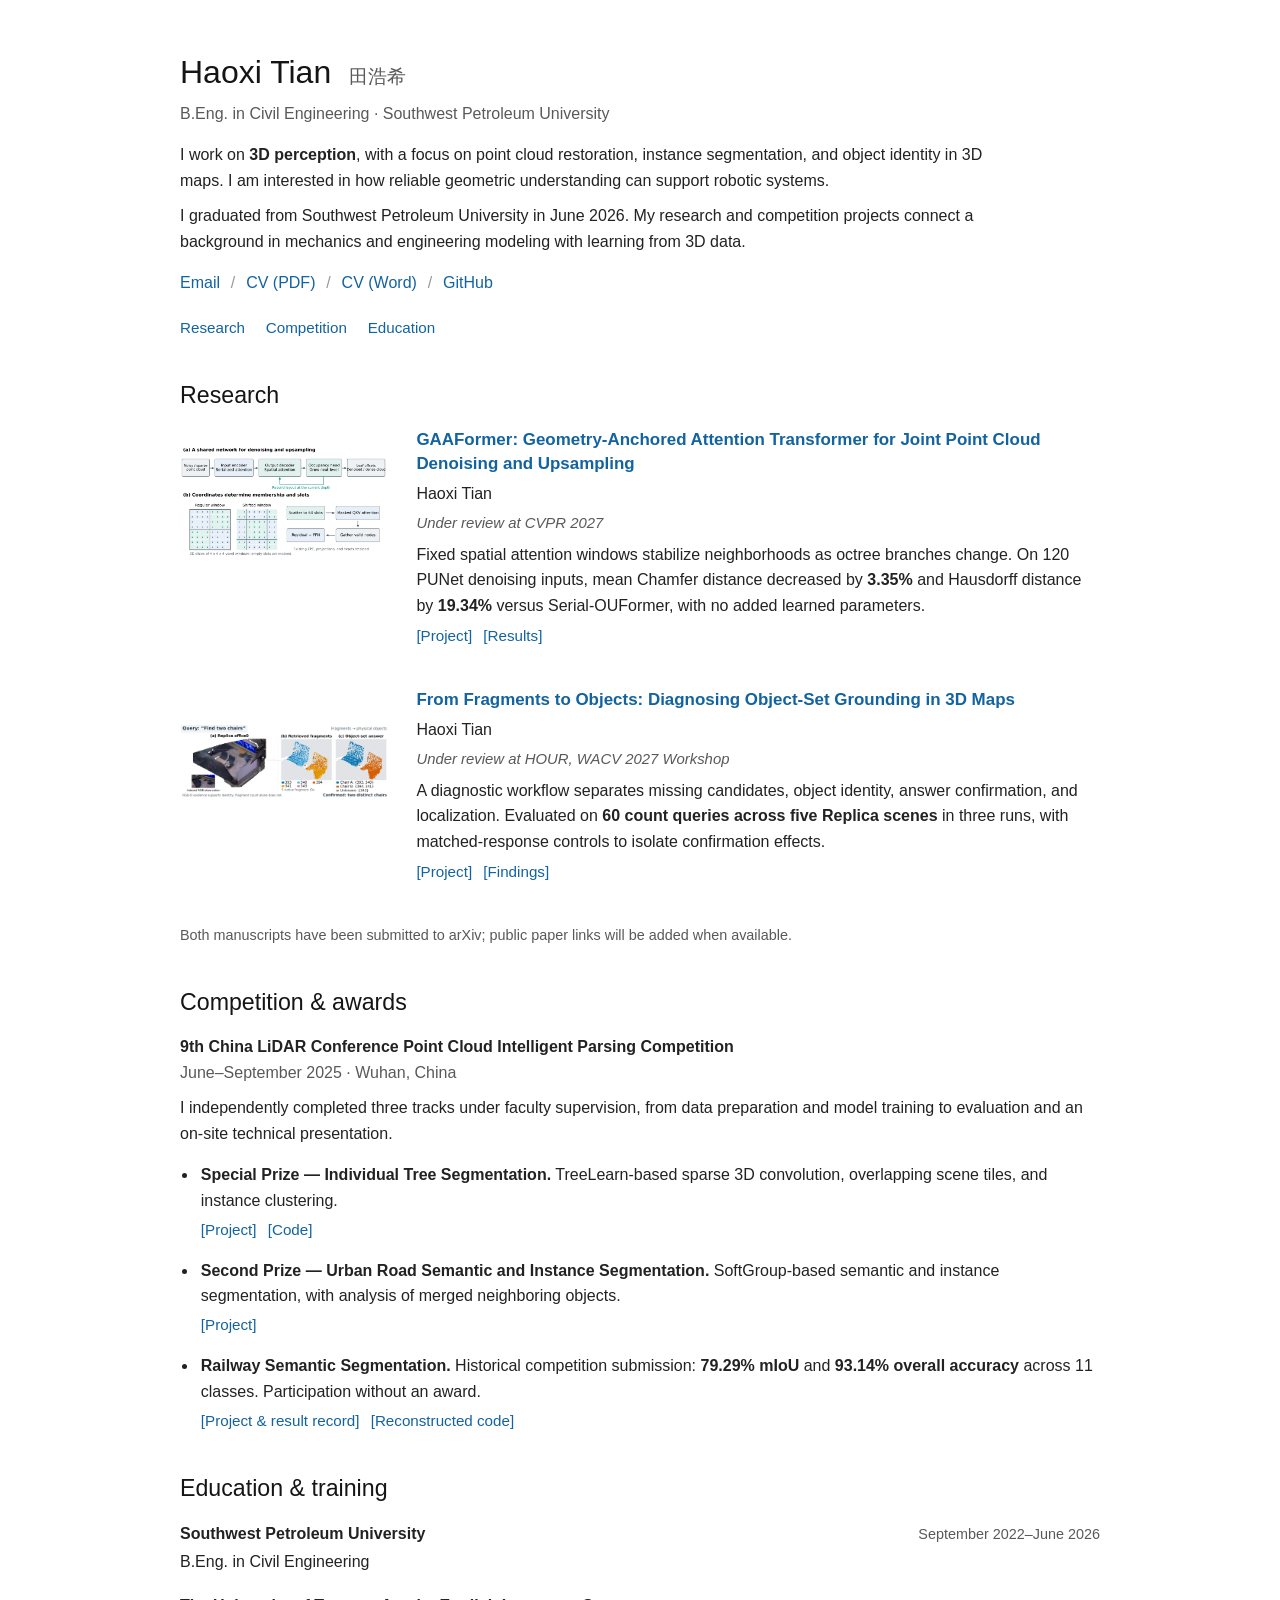
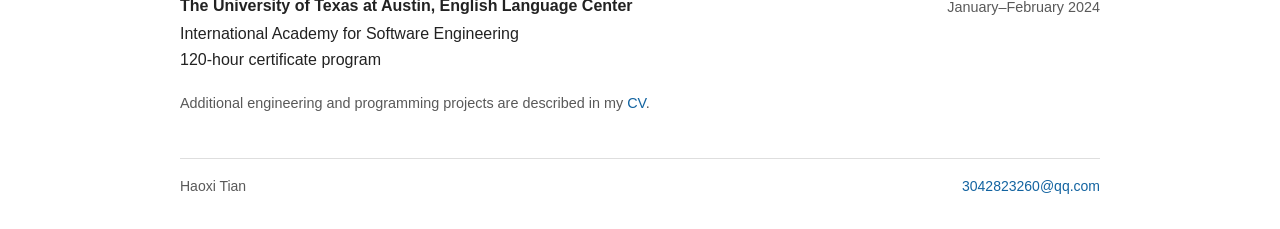
==== index.html @ 572fb1a1 "Simplify academic homepage with research-first HTML layout" ====
<!doctype html>
<html lang="en">
<head>
  <meta charset="utf-8">
  <meta name="viewport" content="width=device-width, initial-scale=1">
  <meta name="description" content="Haoxi Tian's academic homepage. Research in point cloud restoration, 3D object grounding, and robot perception.">
  <meta name="theme-color" content="#ffffff">
  <title>Haoxi Tian</title>
  <link rel="icon" type="image/svg+xml" href="assets/favicon.svg">
  <link rel="stylesheet" href="style.css">
</head>
<body>
<a class="skip" href="#main">Skip to content</a>
<main class="homepage" id="main">
  <header class="intro" id="about">
    <h1>Haoxi Tian <span lang="zh">田浩希</span>
</h1>
    <p class="affiliation">B.Eng. in Civil Engineering · Southwest Petroleum University</p>
    <p>I work on <strong>3D perception</strong>, with a focus on point cloud restoration, instance segmentation, and object identity in 3D maps. I am interested in how reliable geometric understanding can support robotic systems.</p>
    <p>I graduated from Southwest Petroleum University in June 2026. My research and competition projects connect a background in mechanics and engineering modeling with learning from 3D data.</p>
    <p class="profile-links"><a href="mailto:3042823260@qq.com">Email</a><span aria-hidden="true"> / </span><a href="assets/Haoxi-Tian-CV.pdf">CV (PDF)</a><span aria-hidden="true"> / </span><a href="assets/Haoxi-Tian-CV.docx" download>CV (Word)</a><span aria-hidden="true"> / </span><a href="https://github.com/thx082700">GitHub</a></p>
    <nav class="section-links" aria-label="Homepage sections"><a href="#research">Research</a><a href="#competition">Competition</a><a href="#education">Education</a></nav>
  </header>

  <section class="home-section" id="research" aria-labelledby="research-heading">
    <h2 id="research-heading">Research</h2>
    <article class="research-row">
      <a class="research-thumb" href="gaaformer.html" aria-label="GAAFormer project"><img src="assets/gaa-architecture.webp" alt="GAAFormer encoder and geometry-anchored decoder architecture" width="1525" height="823" decoding="async"></a>
      <div class="research-copy">
        <h3><a href="gaaformer.html">GAAFormer: Geometry-Anchored Attention Transformer for Joint Point Cloud Denoising and Upsampling</a></h3>
        <p class="authors">Haoxi Tian</p>
        <p class="venue">Under review at CVPR 2027</p>
        <p>Fixed spatial attention windows stabilize neighborhoods as octree branches change. On 120 PUNet denoising inputs, mean Chamfer distance decreased by <strong>3.35%</strong> and Hausdorff distance by <strong>19.34%</strong> versus Serial-OUFormer, with no added learned parameters.</p>
        <p class="resource-links"><a href="gaaformer.html">[Project]</a><a href="gaaformer.html#results">[Results]</a></p>
      </div>
    </article>
    <article class="research-row">
      <a class="research-thumb" href="fragments.html" aria-label="From Fragments to Objects project"><img src="assets/fragments-teaser.webp" alt="Retrieved 3D map fragments grouped into physical chairs using RGB-D evidence" loading="lazy" width="2200" height="769" decoding="async"></a>
      <div class="research-copy">
        <h3><a href="fragments.html">From Fragments to Objects: Diagnosing Object-Set Grounding in 3D Maps</a></h3>
        <p class="authors">Haoxi Tian</p>
        <p class="venue">Under review at HOUR, WACV 2027 Workshop</p>
        <p>A diagnostic workflow separates missing candidates, object identity, answer confirmation, and localization. Evaluated on <strong>60 count queries across five Replica scenes</strong> in three runs, with matched-response controls to isolate confirmation effects.</p>
        <p class="resource-links"><a href="fragments.html">[Project]</a><a href="fragments.html#findings">[Findings]</a></p>
      </div>
    </article>
    <p class="note">Both manuscripts have been submitted to arXiv; public paper links will be added when available.</p>
  </section>

  <section class="home-section" id="competition" aria-labelledby="competition-heading">
    <h2 id="competition-heading">Competition &amp; awards</h2>
    <p><strong>9th China LiDAR Conference Point Cloud Intelligent Parsing Competition</strong><br><span class="muted">June–September 2025 · Wuhan, China</span></p>
    <p>I independently completed three tracks under faculty supervision, from data preparation and model training to evaluation and an on-site technical presentation.</p>
    <ul class="award-list">
      <li>
<strong>Special Prize — Individual Tree Segmentation.</strong> TreeLearn-based sparse 3D convolution, overlapping scene tiles, and instance clustering.<br><span class="resource-links"><a href="competition.html#trees">[Project]</a><a href="https://github.com/thx082700/Street-Tree-Segmentation-Mobile-Laser-Scanning">[Code]</a></span>
</li>
      <li>
<strong>Second Prize — Urban Road Semantic and Instance Segmentation.</strong> SoftGroup-based semantic and instance segmentation, with analysis of merged neighboring objects.<br><span class="resource-links"><a href="competition.html#urban">[Project]</a></span>
</li>
      <li>
<strong>Railway Semantic Segmentation.</strong> Historical competition submission: <strong>79.29% mIoU</strong> and <strong>93.14% overall accuracy</strong> across 11 classes. Participation without an award.<br><span class="resource-links"><a href="competition.html#railway">[Project &amp; result record]</a><a href="https://github.com/thx082700/Railway3D-Semantic-Segmentation">[Reconstructed code]</a></span>
</li>
    </ul>
  </section>

  <section class="home-section" id="education" aria-labelledby="education-heading">
    <h2 id="education-heading">Education &amp; training</h2>
    <div class="education-row">
<div>
<strong>Southwest Petroleum University</strong><p>B.Eng. in Civil Engineering</p>
</div>
<p class="date">September 2022–June 2026</p>
</div>
    <div class="education-row">
<div>
<strong>The University of Texas at Austin, English Language Center</strong><p>International Academy for Software Engineering<br>120-hour certificate program</p>
</div>
<p class="date">January–February 2024</p>
</div>
    <p class="note">Additional engineering and programming projects are described in my <a href="assets/Haoxi-Tian-CV.pdf">CV</a>.</p>
  </section>
  <footer class="home-footer"><span>Haoxi Tian</span><a href="mailto:3042823260@qq.com">3042823260@qq.com</a></footer>
</main>
</body>
</html>
---- style.css ----
/* Plain HTML academic homepage and project pages. No framework required. */
:root{color-scheme:light;--ink:#222;--muted:#595959;--link:#1263a0;--line:#dedede;--paper:#fff}
*{box-sizing:border-box}
html{font-size:16px;scroll-padding-top:1.25rem}
body{margin:0;background:var(--paper);color:var(--ink);font-family:Arial,Helvetica,sans-serif;font-size:1rem;line-height:1.6}
a{color:var(--link);text-decoration:none;text-underline-offset:.2em}
a:hover{text-decoration:underline}
a:focus-visible,summary:focus-visible{outline:2px solid var(--link);outline-offset:4px}
img{display:block;max-width:100%;height:auto}
p{margin:.6rem 0}
h1,h2,h3{line-height:1.3;color:#151515}
h1{font-size:2rem;font-weight:500;margin:0 0 .45rem}
h2{font-size:1.45rem;font-weight:500;margin:0 0 1.1rem}
h3{font-size:1.08rem;font-weight:600;margin:0 0 .45rem}
strong{font-weight:600}
section[id],header[id]{scroll-margin-top:1.25rem}
.skip{position:absolute;left:1rem;top:-10rem;padding:.5rem 1rem;background:white;z-index:20}
.skip:focus{top:1rem}
.homepage,.wrap{width:min(100% - 3rem,960px);margin-inline:auto}
.homepage{max-width:920px;padding-top:3.25rem}
.intro{max-width:860px}
.intro h1 span{font-size:.58em;font-weight:400;color:var(--muted);margin-left:.55rem;white-space:nowrap}
.affiliation{color:var(--muted);margin:0 0 1rem}
.intro>p:not(.affiliation):not(.profile-links){max-width:820px}
.profile-links{margin:1rem 0 .9rem}
.profile-links span{margin:0 .4rem;color:#999}
.section-links{display:flex;flex-wrap:wrap;gap:.35rem 1.3rem;font-size:.95rem;margin-top:1.25rem}
.home-section{margin-top:2.5rem}
.research-row{display:grid;grid-template-columns:210px minmax(0,1fr);gap:1.65rem;align-items:start;margin:0 0 2.15rem}
.research-thumb{display:flex;align-items:center;justify-content:center;min-height:140px;margin-top:.2rem}
.research-thumb img{width:100%;max-height:175px;object-fit:contain}
.research-copy h3{font-size:1.06rem;line-height:1.42;margin:0 0 .3rem}
.research-copy p{margin:.35rem 0}
.research-copy .authors{margin:.15rem 0}
.venue{font-style:italic;color:var(--muted);font-size:.93rem}
.resource-links{display:flex;flex-wrap:wrap;gap:.25rem .7rem;margin:.4rem 0 0;font-size:.95rem}
.note,.small,.sources{font-size:.9rem;line-height:1.55;color:var(--muted)}
.note{margin-top:1rem}
.muted,.date{color:var(--muted)}
.award-list{padding-left:1.1rem;margin:1rem 0 0}
.award-list li{padding-left:.2rem;margin-bottom:1rem}
.award-list .resource-links{margin-top:.25rem}
.education-row{display:flex;justify-content:space-between;gap:1.5rem;margin-bottom:1.05rem}
.education-row p{margin:.15rem 0}
.education-row .date{font-size:.9rem;white-space:nowrap}
.home-footer,.footer>.wrap{border-top:1px solid var(--line);margin-top:2.75rem;padding:1rem 0 2rem;display:flex;flex-wrap:wrap;gap:.4rem 1.2rem;justify-content:space-between;font-size:.875rem;color:var(--muted)}
/* Project pages retain the evidence, figures and stable section URLs. */
.header .nav{display:flex;justify-content:space-between;align-items:center;gap:1.5rem;padding:1.5rem 0;border-bottom:1px solid var(--line)}
.brand{font-weight:600;color:var(--ink)}
.navlinks{display:flex;flex-wrap:wrap;gap:.4rem 1.1rem;font-size:.95rem}
.project-header{text-align:center;margin:2.5rem auto 2rem;max-width:850px}
.breadcrumb{display:inline-block;margin-bottom:1rem;font-size:.9rem}
.project-header h1{font-size:2rem;margin:1rem auto .55rem}
.paper-full-title{font-size:1.25rem;line-height:1.45;max-width:800px;margin:.5rem auto 1rem}
.author{margin:1rem auto;line-height:1.6}
.author strong{display:block}
.tags{display:flex;flex-wrap:wrap;gap:.3rem .8rem;justify-content:inherit;color:var(--muted);font-size:.9rem}
.project-header .tags{justify-content:center}
.tag+.tag:before{content:'·';margin-right:.8rem;color:#aaa}
.paper-nav{display:flex;flex-wrap:wrap;justify-content:center;gap:.4rem 1.1rem;padding:.75rem 0;border-block:1px solid var(--line);font-size:.95rem}
.paper-section{margin:2.5rem 0}
.readable{max-width:800px}
.paper-section h2{margin-bottom:.8rem}
.eyebrow{font-size:.9rem;color:var(--muted);margin:0 0 .4rem}
.lead{font-size:1.08rem;line-height:1.6}
.figure{margin:1.4rem 0 1.6rem}
.figure-link{display:block;width:100%}
.figure-link img{width:auto;max-width:100%;max-height:600px;margin-inline:auto;object-fit:contain}
figcaption{max-width:850px;margin:.7rem auto 0;color:var(--muted);font-size:.9rem;line-height:1.55}
.method-list{display:grid;grid-template-columns:repeat(2,minmax(0,1fr));gap:1.25rem 2rem;margin:1.25rem 0}
.method-list>div{min-width:0}
.method-list p{margin:.4rem 0}
.stats{display:flex;flex-wrap:wrap;gap:1rem 2.5rem;margin:1.3rem 0;padding:1rem 0;border-block:1px solid var(--line)}
.stat{flex:1;min-width:150px}
.stat strong{display:block;font-size:1.3rem;font-weight:500}
.stat span{display:block;color:var(--muted);font-size:.9rem}
.table-wrap{overflow-x:auto;margin:1.25rem 0;max-width:100%}
table{border-collapse:collapse;width:100%;text-align:left;font-size:.95rem}
caption{text-align:left;font-weight:600;padding:.6rem 0}
th,td{padding:.65rem .75rem;border-bottom:1px solid var(--line);vertical-align:top}
th{font-weight:600;border-top:1px solid var(--line);background:#f6f6f6}
tr.emphasis{font-weight:600}
.comparison{border-block:1px solid var(--line);margin:1rem 0}
summary{cursor:pointer;color:var(--link);padding:.8rem 0;font-weight:500}
.comparison .figure{margin-top:.5rem}
.actions{display:flex;flex-wrap:wrap;gap:.4rem 1.1rem;margin:1rem 0}
.button,.text-link{display:inline-block;color:var(--link)}
.actions .button:before{content:'['}.actions .button:after{content:']'}
.bottom-nav{display:flex;flex-wrap:wrap;justify-content:space-between;gap:1rem;border-top:1px solid var(--line);padding-top:1.25rem;margin-top:2.5rem}
.gallery{display:grid;grid-template-columns:repeat(2,minmax(0,1fr));gap:1.25rem;margin:1.25rem 0}
.gallery .figure{margin:0}
.gallery img{aspect-ratio:4/3;object-fit:contain}
.findings{padding-left:1.3rem}
.findings li{margin:.7rem 0}
.sources{margin-top:1rem}
@media(max-width:700px){
 .homepage,.wrap{width:calc(100% - 2rem)}
 .homepage{padding-top:2rem}
 .research-row{grid-template-columns:160px minmax(0,1fr);gap:1.1rem}
 .education-row{display:block}
 .education-row .date{white-space:normal;margin-top:.3rem}
 .header .nav{align-items:flex-start;gap:1rem}
 .navlinks{justify-content:flex-end;gap:.35rem .8rem}
 .method-list{grid-template-columns:1fr;gap:.8rem}
 .paper-full-title{font-size:1.15rem}
}
@media(max-width:520px){
 .research-row{grid-template-columns:minmax(0,1fr);gap:.9rem;margin-bottom:2rem}
 .research-thumb{width:100%;max-width:330px;min-height:0;margin:.2rem auto 0}
 .research-thumb img{max-height:190px}
 .intro h1{font-size:1.9rem}
 .profile-links{display:flex;flex-wrap:wrap;gap:.3rem .7rem}
 .profile-links span{display:none}
 .profile-links a{white-space:nowrap}
 .home-section{margin-top:2rem}
 .header .nav{display:block;padding:1.1rem 0}
 .navlinks{justify-content:flex-start;margin-top:.5rem}
 .project-header{margin:2rem auto 1.5rem}
 .project-header h1{font-size:1.65rem}
 .paper-nav{justify-content:flex-start;gap:.4rem .9rem}
 .gallery{grid-template-columns:1fr}
 .stats{gap:.8rem 1rem}
 .stat{min-width:130px}
 th,td{padding:.6rem .5rem}
 .bottom-nav{display:block}
 .bottom-nav a{display:block;margin:.5rem 0}
}
@media print{
 body{font-size:10pt;color:#000}
 .homepage,.wrap{width:100%;max-width:none;padding:0}
 .skip,.section-links,.header,.paper-nav,.home-footer,.footer,.bottom-nav{display:none}
 .home-section,.paper-section{margin:1.2rem 0}
 .research-row{break-inside:avoid;grid-template-columns:140px 1fr;gap:1rem;margin-bottom:1.2rem}
 a{color:#000;text-decoration:none}
 details{display:block}details>*{display:block}
}
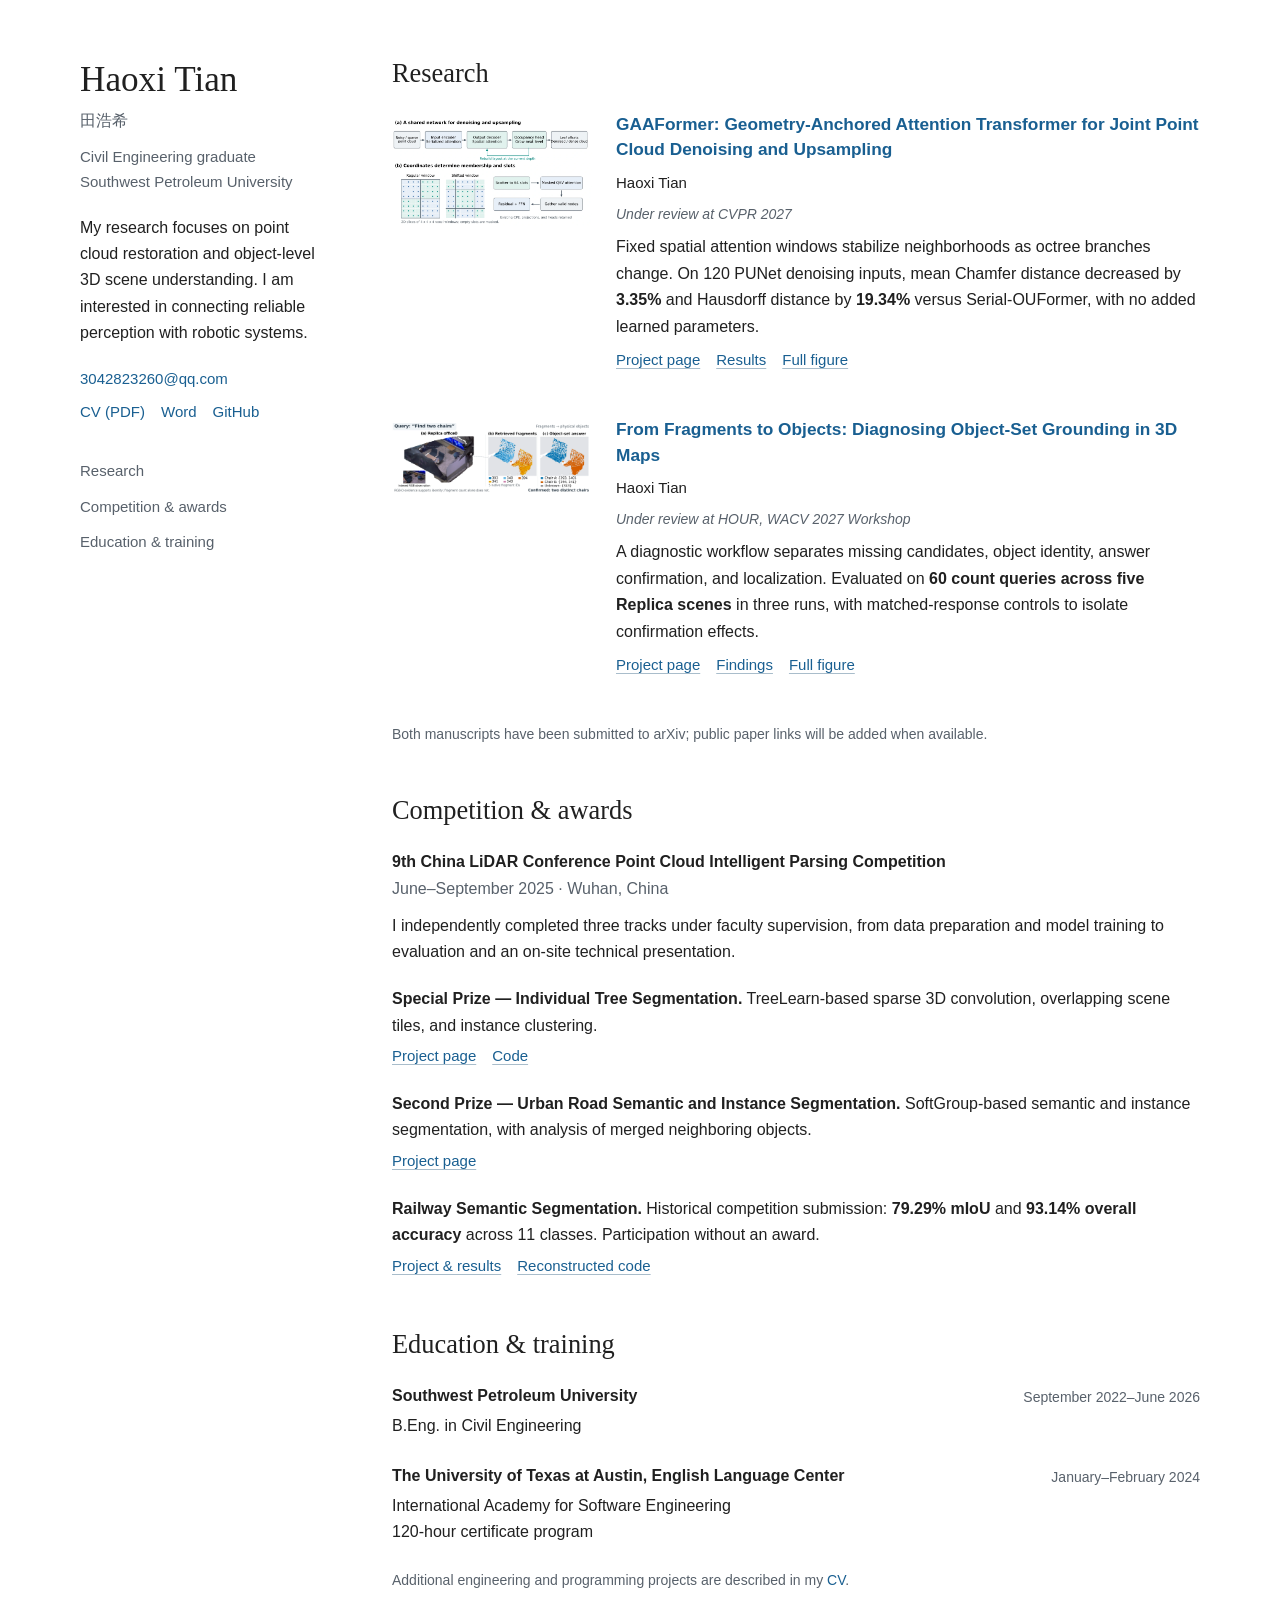
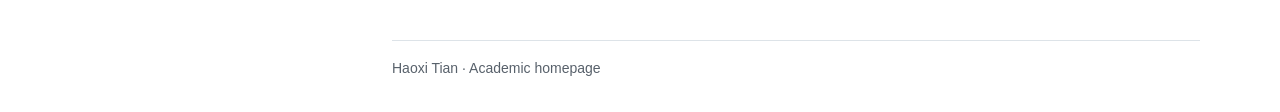
==== commit 5c298a55: "Refine academic portfolio hierarchy, typography, and responsive reading layout" ====
--- a/index.html
+++ b/index.html
@@ -7,43 +7,44 @@
   <meta name="theme-color" content="#ffffff">
   <title>Haoxi Tian</title>
   <link rel="icon" type="image/svg+xml" href="assets/favicon.svg">
-  <link rel="stylesheet" href="style.css">
+  <link rel="stylesheet" href="style.css?v=8e357ba2ee">
 </head>
 <body>
 <a class="skip" href="#main">Skip to content</a>
-<main class="homepage" id="main">
-  <header class="intro" id="about">
-    <h1>Haoxi Tian <span lang="zh">田浩希</span>
+<div class="homepage">
+<header class="profile" id="about">
+  <h1>Haoxi Tian <span lang="zh">田浩希</span>
 </h1>
-    <p class="affiliation">B.Eng. in Civil Engineering · Southwest Petroleum University</p>
-    <p>I work on <strong>3D perception</strong>, with a focus on point cloud restoration, instance segmentation, and object identity in 3D maps. I am interested in how reliable geometric understanding can support robotic systems.</p>
-    <p>I graduated from Southwest Petroleum University in June 2026. My research and competition projects connect a background in mechanics and engineering modeling with learning from 3D data.</p>
-    <p class="profile-links"><a href="mailto:3042823260@qq.com">Email</a><span aria-hidden="true"> / </span><a href="assets/Haoxi-Tian-CV.pdf">CV (PDF)</a><span aria-hidden="true"> / </span><a href="assets/Haoxi-Tian-CV.docx" download>CV (Word)</a><span aria-hidden="true"> / </span><a href="https://github.com/thx082700">GitHub</a></p>
-    <nav class="section-links" aria-label="Homepage sections"><a href="#research">Research</a><a href="#competition">Competition</a><a href="#education">Education</a></nav>
-  </header>
-
-  <section class="home-section" id="research" aria-labelledby="research-heading">
+  <p class="affiliation">Civil Engineering graduate<br>Southwest Petroleum University</p>
+  <p class="bio">My research focuses on point cloud restoration and object-level 3D scene understanding. I am interested in connecting reliable perception with robotic systems.</p>
+  <p class="profile-email"><a href="mailto:3042823260@qq.com">3042823260@qq.com</a></p>
+  <div class="profile-links">
+<a href="assets/Haoxi-Tian-CV.pdf">CV (PDF)</a><a href="assets/Haoxi-Tian-CV.docx" download>Word</a><a href="https://github.com/thx082700">GitHub</a>
+</div>
+  <nav class="section-links" aria-label="Homepage sections"><a href="#research">Research</a><a href="#competition">Competition &amp; awards</a><a href="#education">Education &amp; training</a></nav>
+</header>
+<main class="home-content" id="main"><section class="home-section" id="research" aria-labelledby="research-heading">
     <h2 id="research-heading">Research</h2>
     <article class="research-row">
-      <a class="research-thumb" href="gaaformer.html" aria-label="GAAFormer project"><img src="assets/gaa-architecture.webp" alt="GAAFormer encoder and geometry-anchored decoder architecture" width="1525" height="823" decoding="async"></a>
       <div class="research-copy">
         <h3><a href="gaaformer.html">GAAFormer: Geometry-Anchored Attention Transformer for Joint Point Cloud Denoising and Upsampling</a></h3>
         <p class="authors">Haoxi Tian</p>
         <p class="venue">Under review at CVPR 2027</p>
         <p>Fixed spatial attention windows stabilize neighborhoods as octree branches change. On 120 PUNet denoising inputs, mean Chamfer distance decreased by <strong>3.35%</strong> and Hausdorff distance by <strong>19.34%</strong> versus Serial-OUFormer, with no added learned parameters.</p>
-        <p class="resource-links"><a href="gaaformer.html">[Project]</a><a href="gaaformer.html#results">[Results]</a></p>
+        <p class="resource-links"><a href="gaaformer.html">Project page</a><a href="gaaformer.html#results">Results</a><a href="assets/gaa-architecture.webp" target="_blank" rel="noopener" aria-label="View full-size research figure in a new tab">Full figure</a></p>
       </div>
-    </article>
+    <a class="research-thumb" href="gaaformer.html" aria-label="GAAFormer project"><img src="assets/gaa-architecture.webp" alt="GAAFormer encoder and geometry-anchored decoder architecture" width="1525" height="823" decoding="async"></a>
+      </article>
     <article class="research-row">
-      <a class="research-thumb" href="fragments.html" aria-label="From Fragments to Objects project"><img src="assets/fragments-teaser.webp" alt="Retrieved 3D map fragments grouped into physical chairs using RGB-D evidence" loading="lazy" width="2200" height="769" decoding="async"></a>
       <div class="research-copy">
         <h3><a href="fragments.html">From Fragments to Objects: Diagnosing Object-Set Grounding in 3D Maps</a></h3>
         <p class="authors">Haoxi Tian</p>
         <p class="venue">Under review at HOUR, WACV 2027 Workshop</p>
         <p>A diagnostic workflow separates missing candidates, object identity, answer confirmation, and localization. Evaluated on <strong>60 count queries across five Replica scenes</strong> in three runs, with matched-response controls to isolate confirmation effects.</p>
-        <p class="resource-links"><a href="fragments.html">[Project]</a><a href="fragments.html#findings">[Findings]</a></p>
+        <p class="resource-links"><a href="fragments.html">Project page</a><a href="fragments.html#findings">Findings</a><a href="assets/fragments-teaser.webp" target="_blank" rel="noopener" aria-label="View full-size research figure in a new tab">Full figure</a></p>
       </div>
-    </article>
+    <a class="research-thumb" href="fragments.html" aria-label="From Fragments to Objects project"><img src="assets/fragments-teaser.webp" alt="Retrieved 3D map fragments grouped into physical chairs using RGB-D evidence" loading="lazy" width="2200" height="769" decoding="async"></a>
+      </article>
     <p class="note">Both manuscripts have been submitted to arXiv; public paper links will be added when available.</p>
   </section>
 
@@ -53,13 +54,13 @@
     <p>I independently completed three tracks under faculty supervision, from data preparation and model training to evaluation and an on-site technical presentation.</p>
     <ul class="award-list">
       <li>
-<strong>Special Prize — Individual Tree Segmentation.</strong> TreeLearn-based sparse 3D convolution, overlapping scene tiles, and instance clustering.<br><span class="resource-links"><a href="competition.html#trees">[Project]</a><a href="https://github.com/thx082700/Street-Tree-Segmentation-Mobile-Laser-Scanning">[Code]</a></span>
+<strong>Special Prize — Individual Tree Segmentation.</strong> TreeLearn-based sparse 3D convolution, overlapping scene tiles, and instance clustering.<br><span class="resource-links"><a href="competition.html#trees">Project page</a><a href="https://github.com/thx082700/Street-Tree-Segmentation-Mobile-Laser-Scanning">Code</a></span>
 </li>
       <li>
-<strong>Second Prize — Urban Road Semantic and Instance Segmentation.</strong> SoftGroup-based semantic and instance segmentation, with analysis of merged neighboring objects.<br><span class="resource-links"><a href="competition.html#urban">[Project]</a></span>
+<strong>Second Prize — Urban Road Semantic and Instance Segmentation.</strong> SoftGroup-based semantic and instance segmentation, with analysis of merged neighboring objects.<br><span class="resource-links"><a href="competition.html#urban">Project page</a></span>
 </li>
       <li>
-<strong>Railway Semantic Segmentation.</strong> Historical competition submission: <strong>79.29% mIoU</strong> and <strong>93.14% overall accuracy</strong> across 11 classes. Participation without an award.<br><span class="resource-links"><a href="competition.html#railway">[Project &amp; result record]</a><a href="https://github.com/thx082700/Railway3D-Semantic-Segmentation">[Reconstructed code]</a></span>
+<strong>Railway Semantic Segmentation.</strong> Historical competition submission: <strong>79.29% mIoU</strong> and <strong>93.14% overall accuracy</strong> across 11 classes. Participation without an award.<br><span class="resource-links"><a href="competition.html#railway">Project &amp; results</a><a href="https://github.com/thx082700/Railway3D-Semantic-Segmentation">Reconstructed code</a></span>
 </li>
     </ul>
   </section>
@@ -80,7 +81,7 @@
 </div>
     <p class="note">Additional engineering and programming projects are described in my <a href="assets/Haoxi-Tian-CV.pdf">CV</a>.</p>
   </section>
-  <footer class="home-footer"><span>Haoxi Tian</span><a href="mailto:3042823260@qq.com">3042823260@qq.com</a></footer>
-</main>
+  <footer class="home-footer">Haoxi Tian · Academic homepage</footer></main>
+</div>
 </body>
 </html>
--- a/style.css
+++ b/style.css
@@ -1,91 +1,97 @@
-/* Plain HTML academic homepage and project pages. No framework required. */
-:root{color-scheme:light;--ink:#222;--muted:#595959;--link:#1263a0;--line:#dedede;--paper:#fff}
+/* Academic portfolio: HTML and CSS only. */
+:root{color-scheme:light;--ink:#202020;--muted:#58616b;--link:#195f91;--line:#dde3e8;--paper:#fff}
 *{box-sizing:border-box}
-html{font-size:16px;scroll-padding-top:1.25rem}
-body{margin:0;background:var(--paper);color:var(--ink);font-family:Arial,Helvetica,sans-serif;font-size:1rem;line-height:1.6}
-a{color:var(--link);text-decoration:none;text-underline-offset:.2em}
+html{font-size:16px;scroll-padding-top:1.5rem}
+body{margin:0;background:var(--paper);color:var(--ink);font-family:-apple-system,BlinkMacSystemFont,"Segoe UI",Helvetica,Arial,sans-serif;font-size:1rem;line-height:1.65}
+a{color:var(--link);text-decoration:none;text-underline-offset:.22em}
 a:hover{text-decoration:underline}
-a:focus-visible,summary:focus-visible{outline:2px solid var(--link);outline-offset:4px}
+a:focus-visible,summary:focus-visible,[tabindex]:focus-visible{outline:2px solid var(--link);outline-offset:4px;border-radius:2px}
 img{display:block;max-width:100%;height:auto}
-p{margin:.6rem 0}
-h1,h2,h3{line-height:1.3;color:#151515}
-h1{font-size:2rem;font-weight:500;margin:0 0 .45rem}
-h2{font-size:1.45rem;font-weight:500;margin:0 0 1.1rem}
+p{margin:.65rem 0}
+h1,h2,h3{color:var(--ink);line-height:1.35}
+h1,h2{font-family:Georgia,"Times New Roman",serif;font-weight:400}
+h1{font-size:2.2rem;margin:0 0 .75rem}
+h2{font-size:1.65rem;margin:0 0 1.3rem}
 h3{font-size:1.08rem;font-weight:600;margin:0 0 .45rem}
 strong{font-weight:600}
-section[id],header[id]{scroll-margin-top:1.25rem}
+section[id],header[id]{scroll-margin-top:1.5rem}
 .skip{position:absolute;left:1rem;top:-10rem;padding:.5rem 1rem;background:white;z-index:20}
 .skip:focus{top:1rem}
-.homepage,.wrap{width:min(100% - 3rem,960px);margin-inline:auto}
-.homepage{max-width:920px;padding-top:3.25rem}
-.intro{max-width:860px}
-.intro h1 span{font-size:.58em;font-weight:400;color:var(--muted);margin-left:.55rem;white-space:nowrap}
-.affiliation{color:var(--muted);margin:0 0 1rem}
-.intro>p:not(.affiliation):not(.profile-links){max-width:820px}
-.profile-links{margin:1rem 0 .9rem}
-.profile-links span{margin:0 .4rem;color:#999}
-.section-links{display:flex;flex-wrap:wrap;gap:.35rem 1.3rem;font-size:.95rem;margin-top:1.25rem}
-.home-section{margin-top:2.5rem}
-.research-row{display:grid;grid-template-columns:210px minmax(0,1fr);gap:1.65rem;align-items:start;margin:0 0 2.15rem}
-.research-thumb{display:flex;align-items:center;justify-content:center;min-height:140px;margin-top:.2rem}
-.research-thumb img{width:100%;max-height:175px;object-fit:contain}
-.research-copy h3{font-size:1.06rem;line-height:1.42;margin:0 0 .3rem}
-.research-copy p{margin:.35rem 0}
-.research-copy .authors{margin:.15rem 0}
-.venue{font-style:italic;color:var(--muted);font-size:.93rem}
-.resource-links{display:flex;flex-wrap:wrap;gap:.25rem .7rem;margin:.4rem 0 0;font-size:.95rem}
-.note,.small,.sources{font-size:.9rem;line-height:1.55;color:var(--muted)}
-.note{margin-top:1rem}
+.homepage{width:min(calc(100% - 5rem),1120px);margin:3.5rem auto 0;display:grid;grid-template-columns:248px minmax(0,1fr);gap:4rem;align-items:start}
+.profile{position:sticky;top:2.25rem;min-width:0}
+.profile h1 span{display:block;font-family:-apple-system,BlinkMacSystemFont,"Segoe UI",sans-serif;font-size:1rem;line-height:1.5;color:var(--muted);font-weight:400;margin-top:.35rem}
+.affiliation{font-size:.9375rem;line-height:1.65;color:var(--muted);margin:0 0 1.25rem}
+.bio{margin:0 0 1.3rem}
+.profile-email{margin:0 0 .5rem;font-size:.9375rem;overflow-wrap:anywhere}
+.profile-links{display:flex;flex-wrap:wrap;gap:.4rem 1rem;font-size:.9375rem}
+.section-links{display:flex;flex-direction:column;align-items:flex-start;gap:.45rem;margin-top:2rem;font-size:.9375rem}
+.section-links a{padding:.12rem 0;color:var(--muted)}
+.section-links a:hover,.section-links a:focus-visible{color:var(--link)}
+.home-content{min-width:0}
+.home-section{margin:0 0 3rem}
+.research-row{display:grid;grid-template-columns:200px minmax(0,1fr);gap:1.5rem;align-items:start;margin-bottom:2.3rem}
+.research-thumb{display:block;margin-top:.35rem;grid-column:1;grid-row:1}
+.research-thumb img{width:100%;height:auto;object-fit:contain}
+.research-copy{min-width:0;grid-column:2;grid-row:1}
+.research-copy h3{font-size:1.08rem;line-height:1.45;margin:0 0 .5rem}
+.research-copy p{margin:.5rem 0}
+.research-copy .authors{font-size:.9375rem;margin:.2rem 0}
+.venue{color:var(--muted);font-style:italic;font-size:.875rem}
+.resource-links{display:flex;flex-wrap:wrap;gap:.3rem 1rem;margin:.65rem 0 0;font-size:.9375rem}
+.resource-links a{text-decoration:underline;text-decoration-color:#a9bdcb}
+.resource-links a:hover{text-decoration-color:var(--link)}
+.note,.small,.sources{font-size:.875rem;line-height:1.6;color:var(--muted)}
+.note{margin-top:1.2rem}
 .muted,.date{color:var(--muted)}
-.award-list{padding-left:1.1rem;margin:1rem 0 0}
-.award-list li{padding-left:.2rem;margin-bottom:1rem}
-.award-list .resource-links{margin-top:.25rem}
-.education-row{display:flex;justify-content:space-between;gap:1.5rem;margin-bottom:1.05rem}
-.education-row p{margin:.15rem 0}
-.education-row .date{font-size:.9rem;white-space:nowrap}
-.home-footer,.footer>.wrap{border-top:1px solid var(--line);margin-top:2.75rem;padding:1rem 0 2rem;display:flex;flex-wrap:wrap;gap:.4rem 1.2rem;justify-content:space-between;font-size:.875rem;color:var(--muted)}
-/* Project pages retain the evidence, figures and stable section URLs. */
-.header .nav{display:flex;justify-content:space-between;align-items:center;gap:1.5rem;padding:1.5rem 0;border-bottom:1px solid var(--line)}
-.brand{font-weight:600;color:var(--ink)}
-.navlinks{display:flex;flex-wrap:wrap;gap:.4rem 1.1rem;font-size:.95rem}
-.project-header{text-align:center;margin:2.5rem auto 2rem;max-width:850px}
-.breadcrumb{display:inline-block;margin-bottom:1rem;font-size:.9rem}
-.project-header h1{font-size:2rem;margin:1rem auto .55rem}
-.paper-full-title{font-size:1.25rem;line-height:1.45;max-width:800px;margin:.5rem auto 1rem}
+.award-list{list-style:none;padding:0;margin:1.3rem 0 0}
+.award-list li{margin:0 0 1.35rem}
+.award-list .resource-links{margin-top:.35rem}
+.education-row{display:flex;justify-content:space-between;gap:1.5rem;margin-bottom:1.3rem}
+.education-row>div{min-width:0}
+.education-row p{margin:.2rem 0}
+.education-row .date{font-size:.875rem;white-space:nowrap}
+.home-footer{border-top:1px solid var(--line);padding:1rem 0 2rem;font-size:.875rem;color:var(--muted)}
+/* Shared reading layout for the three project pages. */
+.wrap{width:min(calc(100% - 3rem),920px);margin-inline:auto}
+.header .nav{display:flex;justify-content:space-between;align-items:center;gap:1.5rem;padding:1.2rem 0;border-bottom:1px solid var(--line)}
+.brand{font-family:Georgia,"Times New Roman",serif;font-size:1.15rem;color:var(--ink)}
+.navlinks{display:flex;flex-wrap:wrap;gap:.4rem 1.1rem;font-size:.9375rem}
+.project-header{text-align:center;margin:2.25rem auto 1.6rem;max-width:840px}
+.breadcrumb{display:inline-block;margin-bottom:.9rem;font-size:.875rem}
+.project-header h1{font-size:2.25rem;margin:.9rem auto .5rem}
+.paper-full-title{font-size:1.25rem;line-height:1.5;max-width:760px;margin:.5rem auto 1rem}
 .author{margin:1rem auto;line-height:1.6}
 .author strong{display:block}
-.tags{display:flex;flex-wrap:wrap;gap:.3rem .8rem;justify-content:inherit;color:var(--muted);font-size:.9rem}
+.tags{display:flex;flex-wrap:wrap;gap:.3rem 1rem;color:var(--muted);font-size:.875rem}
 .project-header .tags{justify-content:center}
-.tag+.tag:before{content:'·';margin-right:.8rem;color:#aaa}
-.paper-nav{display:flex;flex-wrap:wrap;justify-content:center;gap:.4rem 1.1rem;padding:.75rem 0;border-block:1px solid var(--line);font-size:.95rem}
+.paper-nav{display:flex;flex-wrap:wrap;justify-content:center;gap:.4rem 1.4rem;padding:.7rem 0;border-block:1px solid var(--line);font-size:.9375rem}
 .paper-section{margin:2.5rem 0}
-.readable{max-width:800px}
-.paper-section h2{margin-bottom:.8rem}
-.eyebrow{font-size:.9rem;color:var(--muted);margin:0 0 .4rem}
-.lead{font-size:1.08rem;line-height:1.6}
-.figure{margin:1.4rem 0 1.6rem}
+.readable{max-width:72ch}
+.paper-section h2{margin-bottom:.85rem}
+.paper-section p{max-width:78ch}
+.lead{font-size:1.08rem;line-height:1.65}
+.figure{margin:1.5rem 0 1.8rem}
 .figure-link{display:block;width:100%}
-.figure-link img{width:auto;max-width:100%;max-height:600px;margin-inline:auto;object-fit:contain}
-figcaption{max-width:850px;margin:.7rem auto 0;color:var(--muted);font-size:.9rem;line-height:1.55}
-.method-list{display:grid;grid-template-columns:repeat(2,minmax(0,1fr));gap:1.25rem 2rem;margin:1.25rem 0}
+.figure-link img{width:auto;max-width:100%;max-height:560px;margin-inline:auto;object-fit:contain}
+figcaption{max-width:78ch;margin:.8rem auto 0;color:var(--muted);font-size:.875rem;line-height:1.6}
+.method-list{display:grid;grid-template-columns:repeat(2,minmax(0,1fr));gap:1.2rem 2rem;margin:1.25rem 0}
 .method-list>div{min-width:0}
-.method-list p{margin:.4rem 0}
-.stats{display:flex;flex-wrap:wrap;gap:1rem 2.5rem;margin:1.3rem 0;padding:1rem 0;border-block:1px solid var(--line)}
+.method-list p{margin:.45rem 0}
+.stats{display:flex;flex-wrap:wrap;gap:1rem 2rem;margin:1.2rem 0;padding:.9rem 0;border-block:1px solid var(--line)}
 .stat{flex:1;min-width:150px}
-.stat strong{display:block;font-size:1.3rem;font-weight:500}
-.stat span{display:block;color:var(--muted);font-size:.9rem}
-.table-wrap{overflow-x:auto;margin:1.25rem 0;max-width:100%}
-table{border-collapse:collapse;width:100%;text-align:left;font-size:.95rem}
+.stat strong{display:block;font-size:1.05rem;font-weight:600}
+.stat span{display:block;color:var(--muted);font-size:.875rem}
+.table-wrap{overflow-x:auto;margin:1.25rem 0;max-width:100%;overscroll-behavior-x:contain}
+table{border-collapse:collapse;width:100%;text-align:left;font-size:.9375rem;font-variant-numeric:tabular-nums}
 caption{text-align:left;font-weight:600;padding:.6rem 0}
 th,td{padding:.65rem .75rem;border-bottom:1px solid var(--line);vertical-align:top}
-th{font-weight:600;border-top:1px solid var(--line);background:#f6f6f6}
+th{font-weight:600;border-top:1px solid var(--line);background:#f6f7f8}
 tr.emphasis{font-weight:600}
 .comparison{border-block:1px solid var(--line);margin:1rem 0}
-summary{cursor:pointer;color:var(--link);padding:.8rem 0;font-weight:500}
+summary{cursor:pointer;color:var(--link);padding:.85rem 0;font-weight:500}
 .comparison .figure{margin-top:.5rem}
 .actions{display:flex;flex-wrap:wrap;gap:.4rem 1.1rem;margin:1rem 0}
-.button,.text-link{display:inline-block;color:var(--link)}
-.actions .button:before{content:'['}.actions .button:after{content:']'}
+.button,.text-link{display:inline-block;color:var(--link);text-decoration:underline;text-underline-offset:.2em}
 .bottom-nav{display:flex;flex-wrap:wrap;justify-content:space-between;gap:1rem;border-top:1px solid var(--line);padding-top:1.25rem;margin-top:2.5rem}
 .gallery{display:grid;grid-template-columns:repeat(2,minmax(0,1fr));gap:1.25rem;margin:1.25rem 0}
 .gallery .figure{margin:0}
@@ -93,44 +99,47 @@
 .findings{padding-left:1.3rem}
 .findings li{margin:.7rem 0}
 .sources{margin-top:1rem}
-@media(max-width:700px){
- .homepage,.wrap{width:calc(100% - 2rem)}
- .homepage{padding-top:2rem}
- .research-row{grid-template-columns:160px minmax(0,1fr);gap:1.1rem}
- .education-row{display:block}
- .education-row .date{white-space:normal;margin-top:.3rem}
- .header .nav{align-items:flex-start;gap:1rem}
- .navlinks{justify-content:flex-end;gap:.35rem .8rem}
+.footer>.wrap{border-top:1px solid var(--line);margin-top:2.75rem;padding:1rem 0 2rem;display:flex;flex-wrap:wrap;gap:.4rem 1.2rem;justify-content:space-between;font-size:.875rem;color:var(--muted)}
+@media(min-width:901px) and (max-width:1040px){
+ .homepage{width:calc(100% - 3rem);grid-template-columns:210px minmax(0,1fr);gap:2.25rem}
+ .research-row{grid-template-columns:150px minmax(0,1fr);gap:1.1rem}
+ .education-row{display:block}.education-row .date{margin-top:.3rem;white-space:normal}
+}
+@media(max-width:900px){
+ .homepage{width:min(calc(100% - 2.5rem),640px);margin-top:2rem;display:block}
+ .profile{position:static;margin-bottom:2.4rem}
+ .profile h1 span{display:inline-block;margin-left:.6rem}
+ .affiliation{margin-bottom:.8rem}
+ .bio{max-width:60ch;margin-bottom:.9rem}
+ .profile-email{display:inline-block;margin:0 1.1rem .5rem 0}
+ .profile-links{display:inline-flex}
+ .section-links{flex-direction:row;flex-wrap:wrap;gap:.35rem 1rem;margin-top:1rem}
+ .research-row{grid-template-columns:170px minmax(0,1fr);gap:1.25rem}
+ .home-section{margin-bottom:2.5rem}
+ .education-row{display:block}.education-row .date{white-space:normal;margin-top:.3rem}
+ .wrap{width:calc(100% - 2.5rem)}
  .method-list{grid-template-columns:1fr;gap:.8rem}
- .paper-full-title{font-size:1.15rem}
+ .header .nav{align-items:flex-start;gap:1rem}.navlinks{justify-content:flex-end;gap:.35rem .8rem}
 }
 @media(max-width:520px){
- .research-row{grid-template-columns:minmax(0,1fr);gap:.9rem;margin-bottom:2rem}
- .research-thumb{width:100%;max-width:330px;min-height:0;margin:.2rem auto 0}
- .research-thumb img{max-height:190px}
- .intro h1{font-size:1.9rem}
- .profile-links{display:flex;flex-wrap:wrap;gap:.3rem .7rem}
- .profile-links span{display:none}
- .profile-links a{white-space:nowrap}
- .home-section{margin-top:2rem}
- .header .nav{display:block;padding:1.1rem 0}
- .navlinks{justify-content:flex-start;margin-top:.5rem}
- .project-header{margin:2rem auto 1.5rem}
- .project-header h1{font-size:1.65rem}
- .paper-nav{justify-content:flex-start;gap:.4rem .9rem}
- .gallery{grid-template-columns:1fr}
- .stats{gap:.8rem 1rem}
- .stat{min-width:130px}
- th,td{padding:.6rem .5rem}
- .bottom-nav{display:block}
- .bottom-nav a{display:block;margin:.5rem 0}
+ .homepage,.wrap{width:calc(100% - 2rem)}
+ .profile h1{font-size:2rem}
+ .research-row{display:flex;flex-direction:column;gap:1rem;margin-bottom:2rem}
+ .research-thumb{width:100%;max-width:350px;margin:0 auto;order:1}
+ .research-copy{order:0;width:100%}
+ .research-copy h3{font-size:1.12rem}
+ .research-thumb img{max-height:180px;object-fit:contain}
+ .header .nav{display:block;padding:1.1rem 0}.navlinks{justify-content:flex-start;margin-top:.5rem}
+ .project-header{margin:1.75rem auto 1.5rem}.project-header h1{font-size:1.85rem}
+ .paper-full-title{font-size:1.15rem}.paper-nav{justify-content:flex-start;gap:.4rem 1rem}
+ .gallery{grid-template-columns:1fr}.stats{gap:.8rem 1rem}.stat{min-width:130px}
+ th,td{padding:.6rem .5rem}.bottom-nav{display:block}.bottom-nav a{display:block;margin:.5rem 0}
 }
+@media(max-height:700px) and (min-width:901px){.profile{position:static}}
 @media print{
- body{font-size:10pt;color:#000}
- .homepage,.wrap{width:100%;max-width:none;padding:0}
+ body{font-size:10pt;color:#000}.homepage,.wrap{display:block;width:100%;max-width:none;margin:0;padding:0}
+ .profile{position:static;margin-bottom:1.5rem}.bio{max-width:80ch}
  .skip,.section-links,.header,.paper-nav,.home-footer,.footer,.bottom-nav{display:none}
- .home-section,.paper-section{margin:1.2rem 0}
- .research-row{break-inside:avoid;grid-template-columns:140px 1fr;gap:1rem;margin-bottom:1.2rem}
- a{color:#000;text-decoration:none}
- details{display:block}details>*{display:block}
+ .home-section,.paper-section{margin:1.2rem 0}.research-row{break-inside:avoid;grid-template-columns:140px 1fr;gap:1rem;margin-bottom:1.2rem}
+ a{color:#000;text-decoration:none}details{display:block}details>*{display:block}
 }
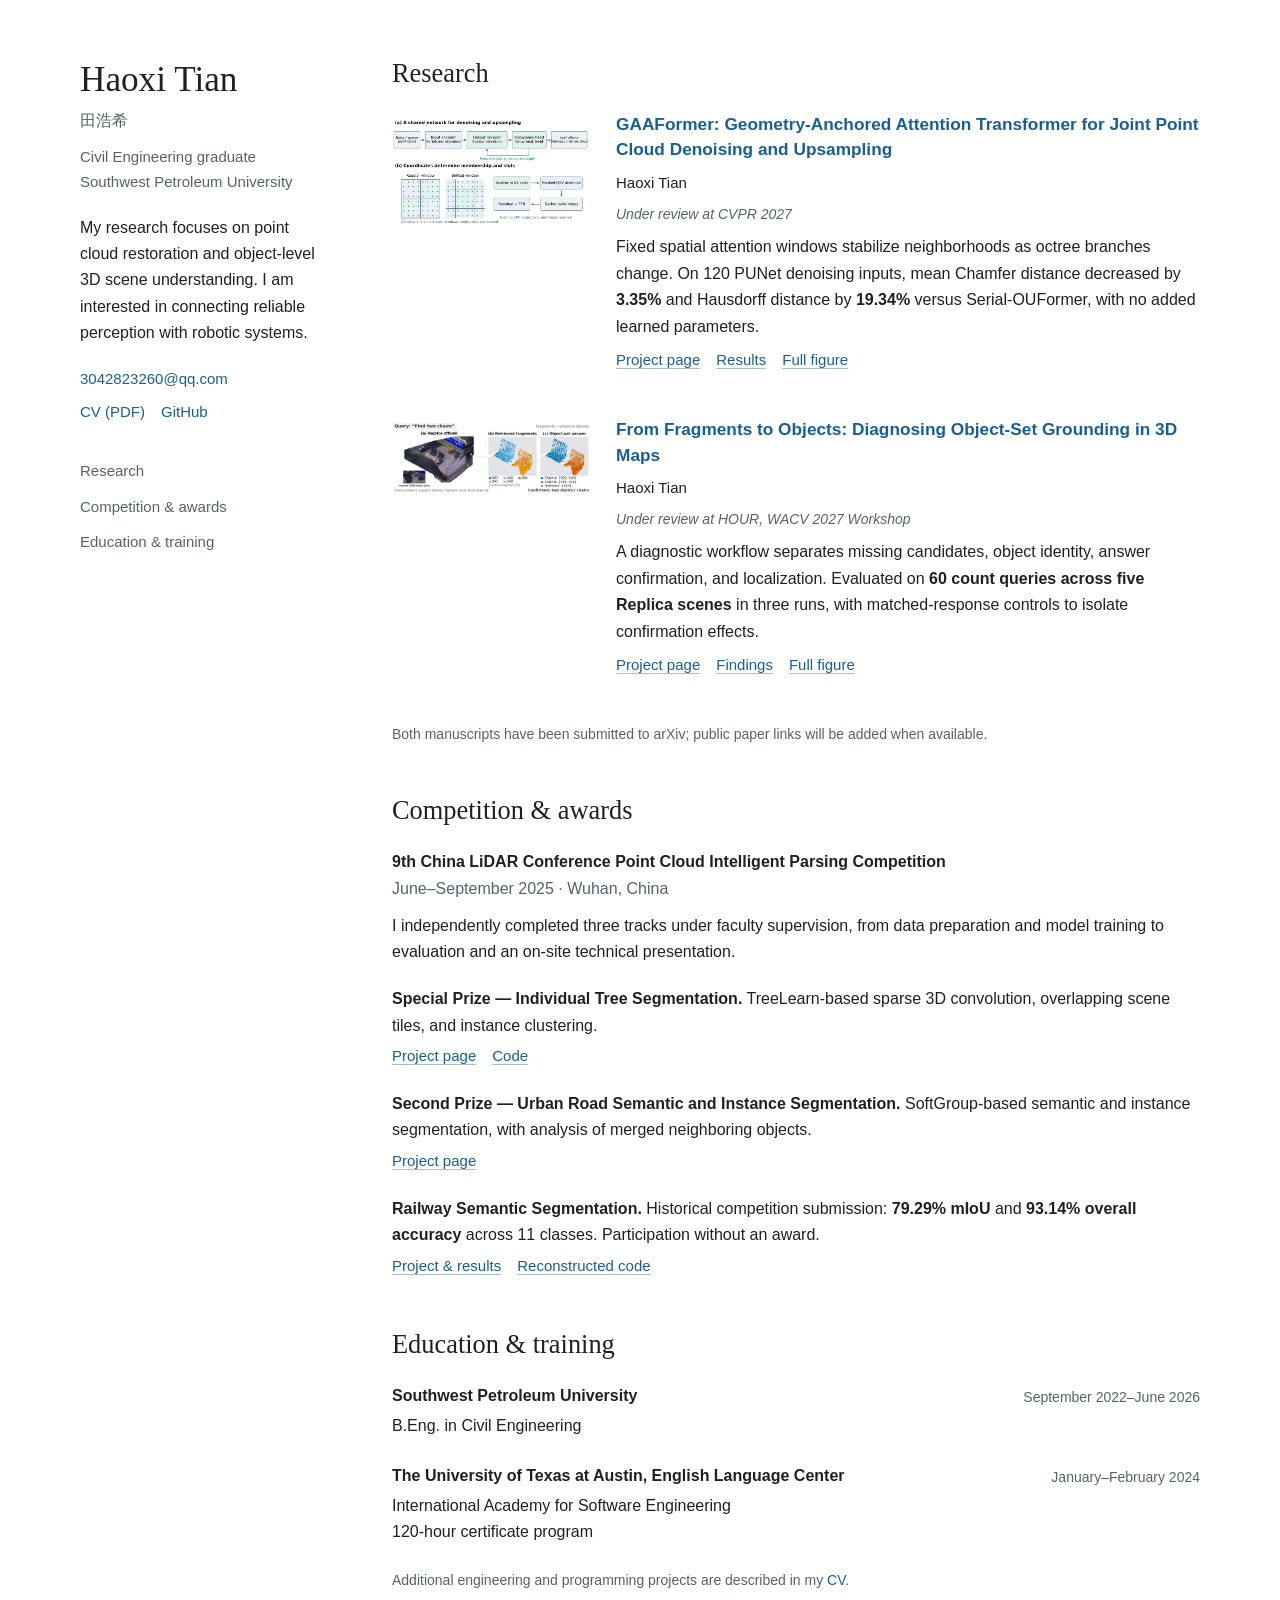
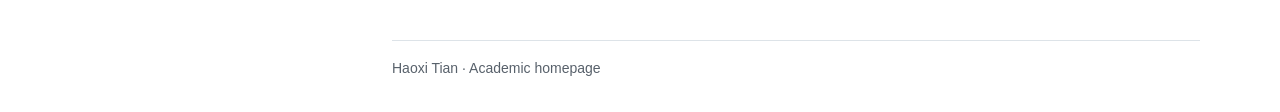
==== commit cb21ad94: "Remove Word download link from homepage" ====
--- a/index.html
+++ b/index.html
@@ -19,7 +19,7 @@
   <p class="bio">My research focuses on point cloud restoration and object-level 3D scene understanding. I am interested in connecting reliable perception with robotic systems.</p>
   <p class="profile-email"><a href="mailto:3042823260@qq.com">3042823260@qq.com</a></p>
   <div class="profile-links">
-<a href="assets/Haoxi-Tian-CV.pdf">CV (PDF)</a><a href="assets/Haoxi-Tian-CV.docx" download>Word</a><a href="https://github.com/thx082700">GitHub</a>
+<a href="assets/Haoxi-Tian-CV.pdf?v=1287de9bbbb7">CV (PDF)</a><a href="https://github.com/thx082700">GitHub</a>
 </div>
   <nav class="section-links" aria-label="Homepage sections"><a href="#research">Research</a><a href="#competition">Competition &amp; awards</a><a href="#education">Education &amp; training</a></nav>
 </header>
@@ -79,7 +79,7 @@
 </div>
 <p class="date">January–February 2024</p>
 </div>
-    <p class="note">Additional engineering and programming projects are described in my <a href="assets/Haoxi-Tian-CV.pdf">CV</a>.</p>
+    <p class="note">Additional engineering and programming projects are described in my <a href="assets/Haoxi-Tian-CV.pdf?v=1287de9bbbb7">CV</a>.</p>
   </section>
   <footer class="home-footer">Haoxi Tian · Academic homepage</footer></main>
 </div>
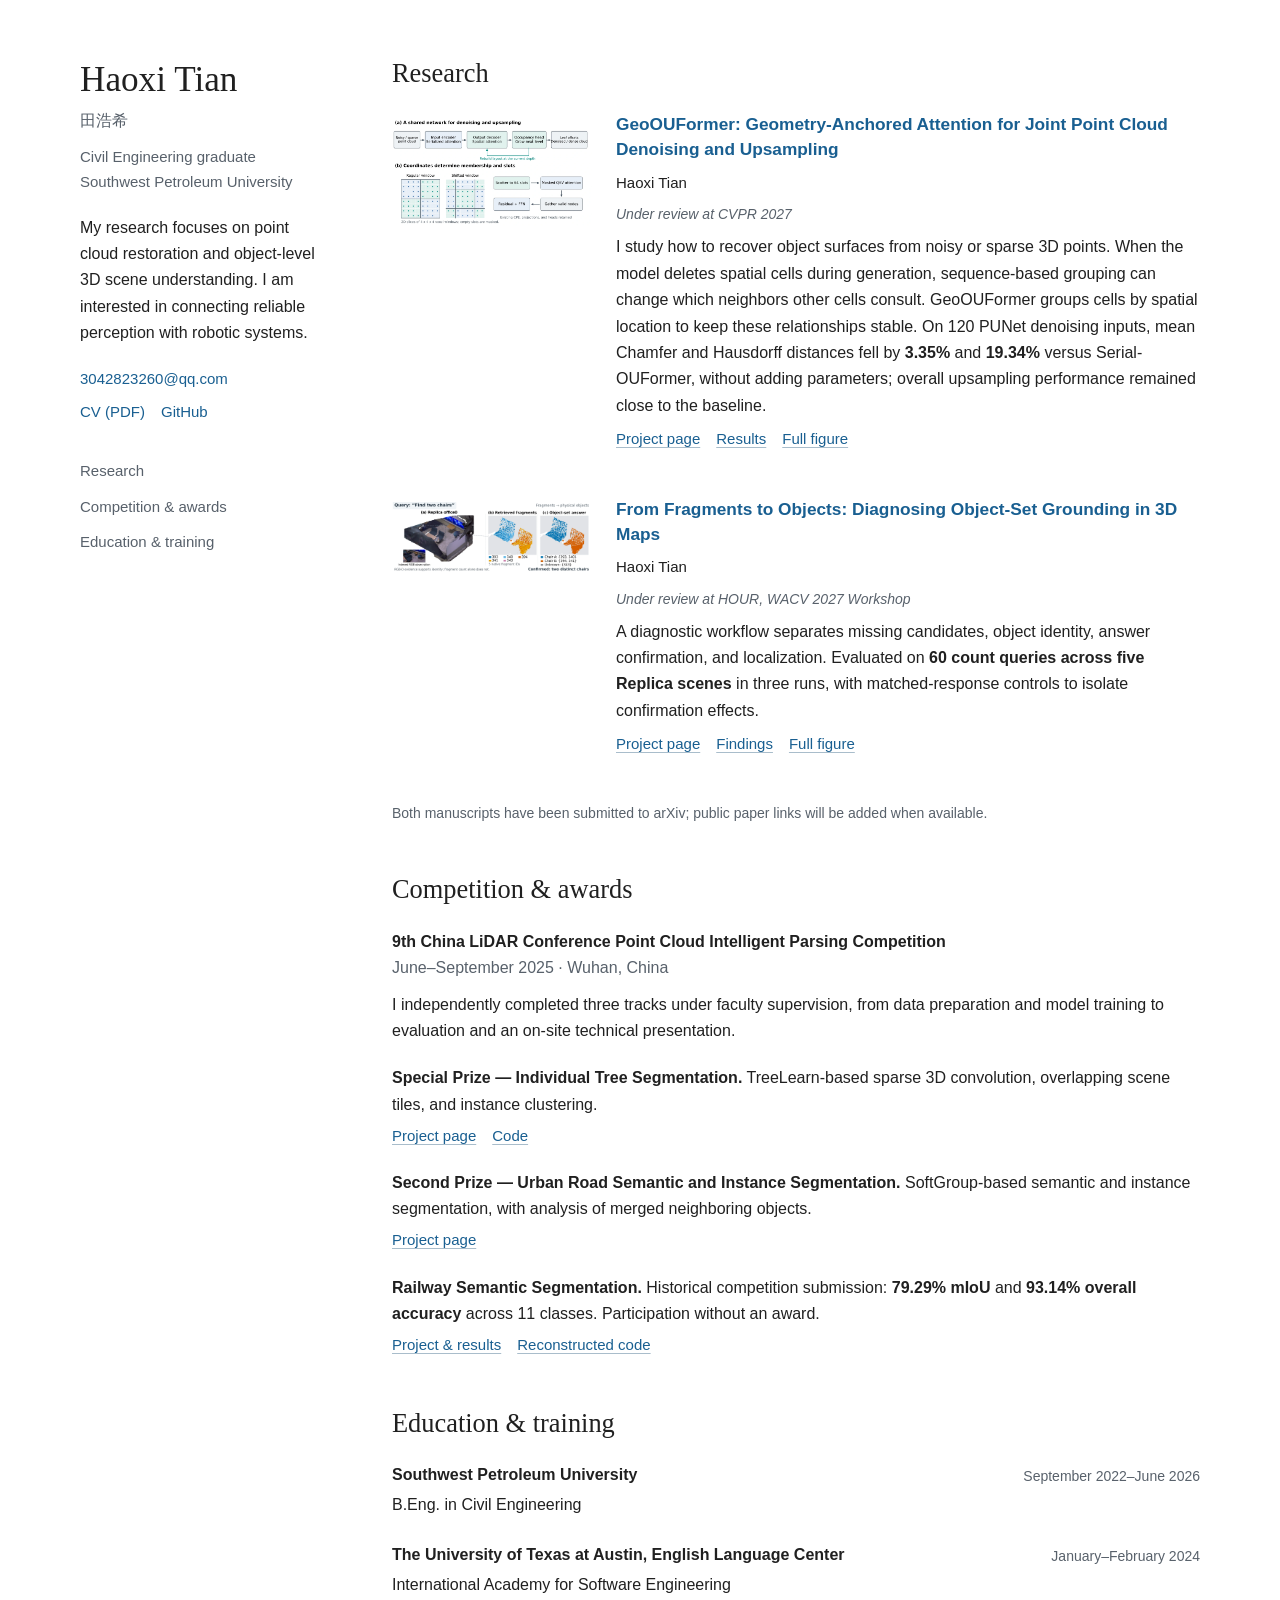
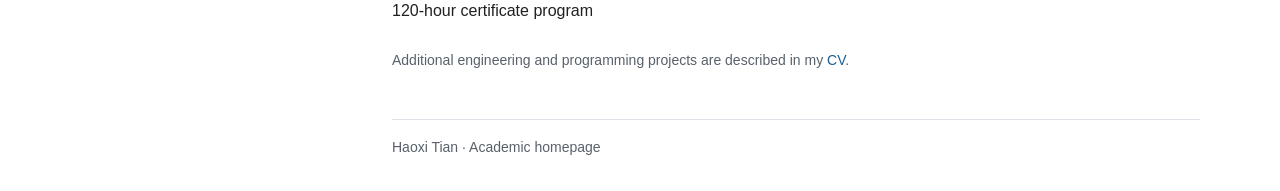
==== commit cf18b368: "Explain GeoOUFormer surface restoration with concrete examples and scoped results" ====
--- a/index.html
+++ b/index.html
@@ -27,13 +27,13 @@
     <h2 id="research-heading">Research</h2>
     <article class="research-row">
       <div class="research-copy">
-        <h3><a href="gaaformer.html">GAAFormer: Geometry-Anchored Attention Transformer for Joint Point Cloud Denoising and Upsampling</a></h3>
+        <h3><a href="gaaformer.html">GeoOUFormer: Geometry-Anchored Attention for Joint Point Cloud Denoising and Upsampling</a></h3>
         <p class="authors">Haoxi Tian</p>
         <p class="venue">Under review at CVPR 2027</p>
-        <p>Fixed spatial attention windows stabilize neighborhoods as octree branches change. On 120 PUNet denoising inputs, mean Chamfer distance decreased by <strong>3.35%</strong> and Hausdorff distance by <strong>19.34%</strong> versus Serial-OUFormer, with no added learned parameters.</p>
+        <p>I study how to recover object surfaces from noisy or sparse 3D points. When the model deletes spatial cells during generation, sequence-based grouping can change which neighbors other cells consult. GeoOUFormer groups cells by spatial location to keep these relationships stable. On 120 PUNet denoising inputs, mean Chamfer and Hausdorff distances fell by <strong>3.35%</strong> and <strong>19.34%</strong> versus Serial-OUFormer, without adding parameters; overall upsampling performance remained close to the baseline.</p>
         <p class="resource-links"><a href="gaaformer.html">Project page</a><a href="gaaformer.html#results">Results</a><a href="assets/gaa-architecture.webp" target="_blank" rel="noopener" aria-label="View full-size research figure in a new tab">Full figure</a></p>
       </div>
-    <a class="research-thumb" href="gaaformer.html" aria-label="GAAFormer project"><img src="assets/gaa-architecture.webp" alt="GAAFormer encoder and geometry-anchored decoder architecture" width="1525" height="823" decoding="async"></a>
+    <a class="research-thumb" href="gaaformer.html" aria-label="GeoOUFormer project"><img src="assets/gaa-architecture.webp" alt="GeoOUFormer encoder and geometry-anchored decoder architecture" width="1525" height="823" decoding="async"></a>
       </article>
     <article class="research-row">
       <div class="research-copy">
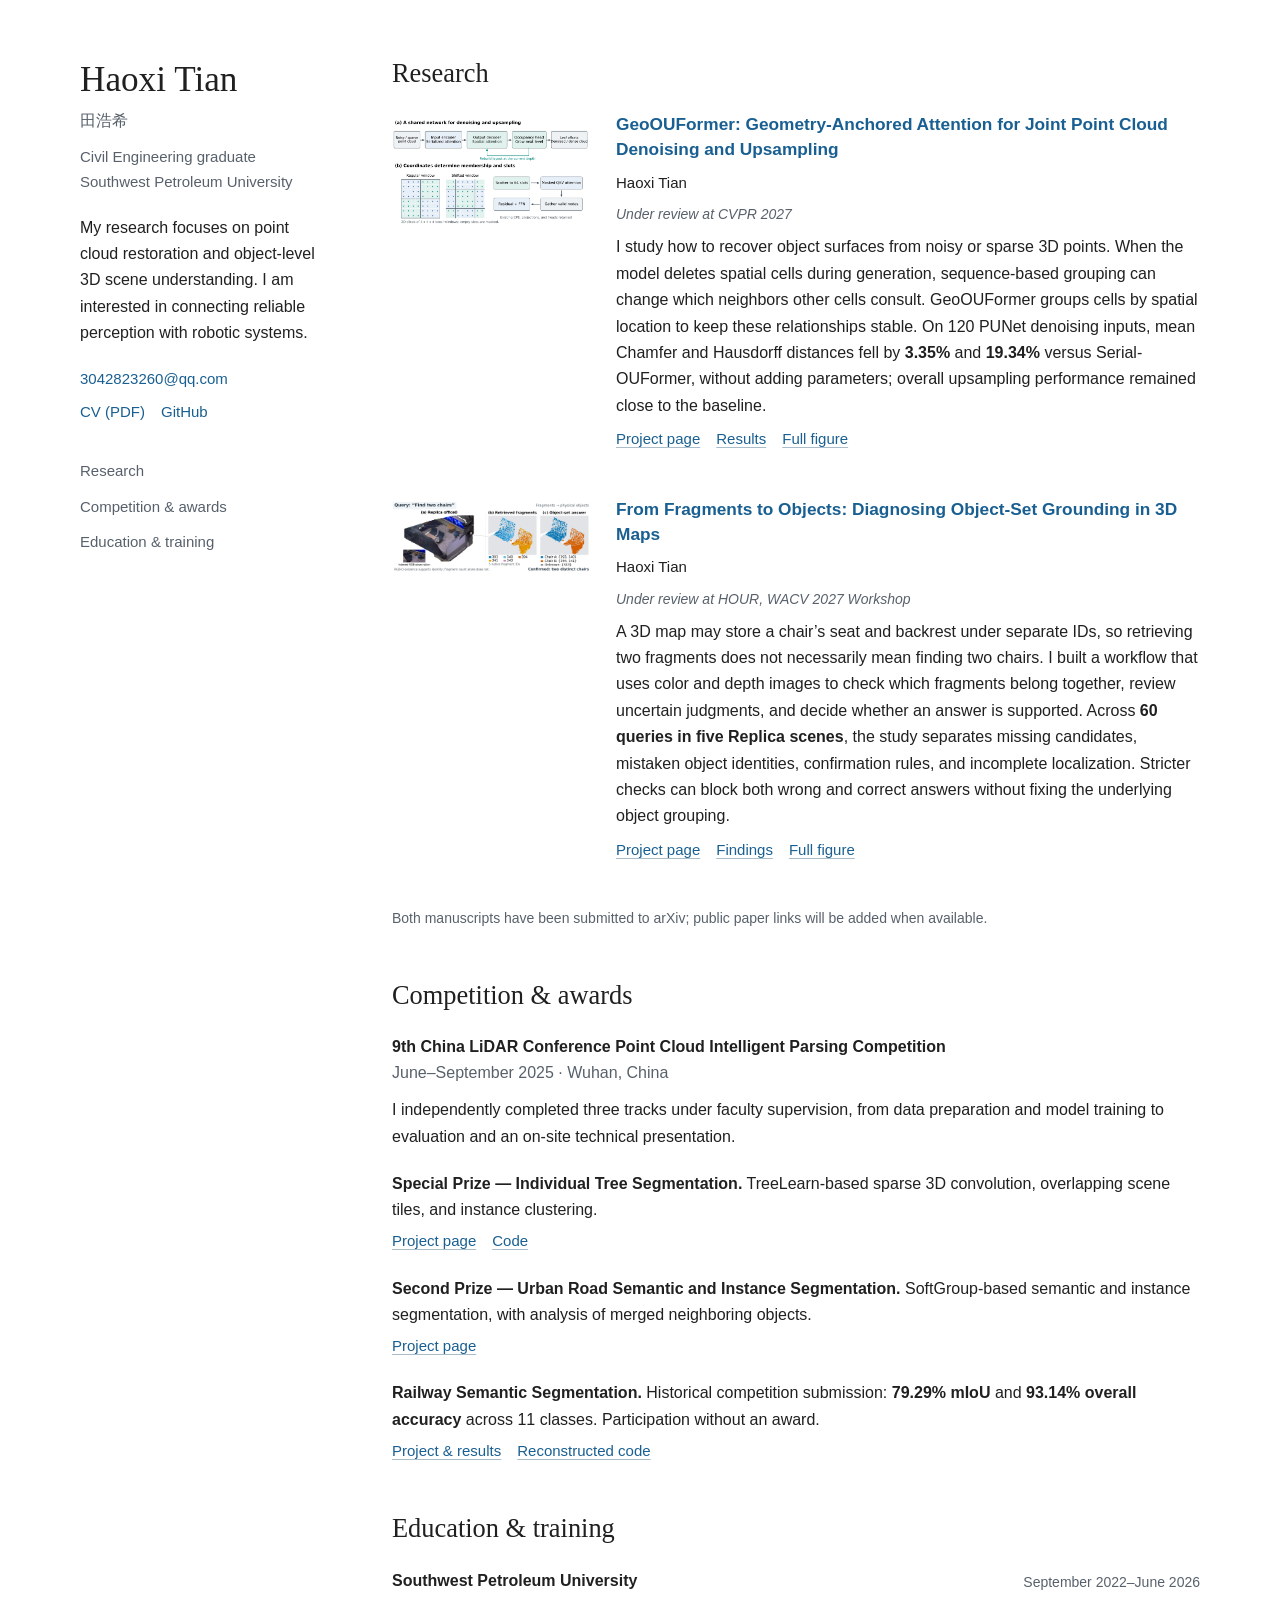
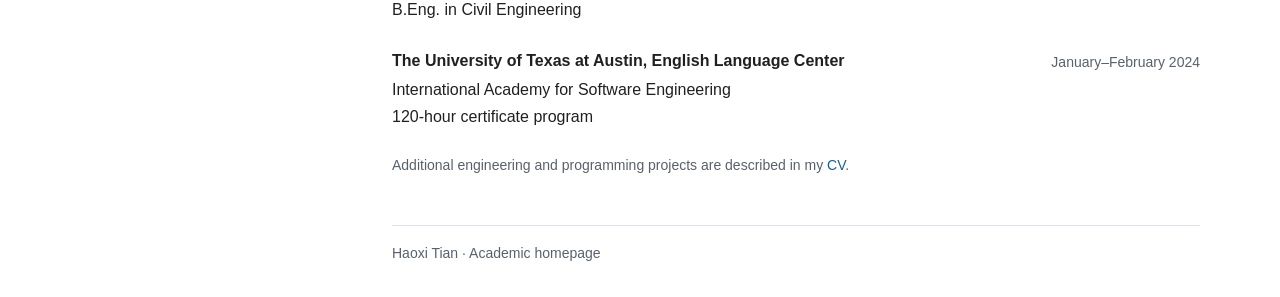
==== commit db909ff4: "Explain fragment-to-object querying with chair examples, workflow, and experimental findings" ====
--- a/index.html
+++ b/index.html
@@ -40,7 +40,7 @@
         <h3><a href="fragments.html">From Fragments to Objects: Diagnosing Object-Set Grounding in 3D Maps</a></h3>
         <p class="authors">Haoxi Tian</p>
         <p class="venue">Under review at HOUR, WACV 2027 Workshop</p>
-        <p>A diagnostic workflow separates missing candidates, object identity, answer confirmation, and localization. Evaluated on <strong>60 count queries across five Replica scenes</strong> in three runs, with matched-response controls to isolate confirmation effects.</p>
+        <p>A 3D map may store a chair’s seat and backrest under separate IDs, so retrieving two fragments does not necessarily mean finding two chairs. I built a workflow that uses color and depth images to check which fragments belong together, review uncertain judgments, and decide whether an answer is supported. Across <strong>60 queries in five Replica scenes</strong>, the study separates missing candidates, mistaken object identities, confirmation rules, and incomplete localization. Stricter checks can block both wrong and correct answers without fixing the underlying object grouping.</p>
         <p class="resource-links"><a href="fragments.html">Project page</a><a href="fragments.html#findings">Findings</a><a href="assets/fragments-teaser.webp" target="_blank" rel="noopener" aria-label="View full-size research figure in a new tab">Full figure</a></p>
       </div>
     <a class="research-thumb" href="fragments.html" aria-label="From Fragments to Objects project"><img src="assets/fragments-teaser.webp" alt="Retrieved 3D map fragments grouped into physical chairs using RGB-D evidence" loading="lazy" width="2200" height="769" decoding="async"></a>
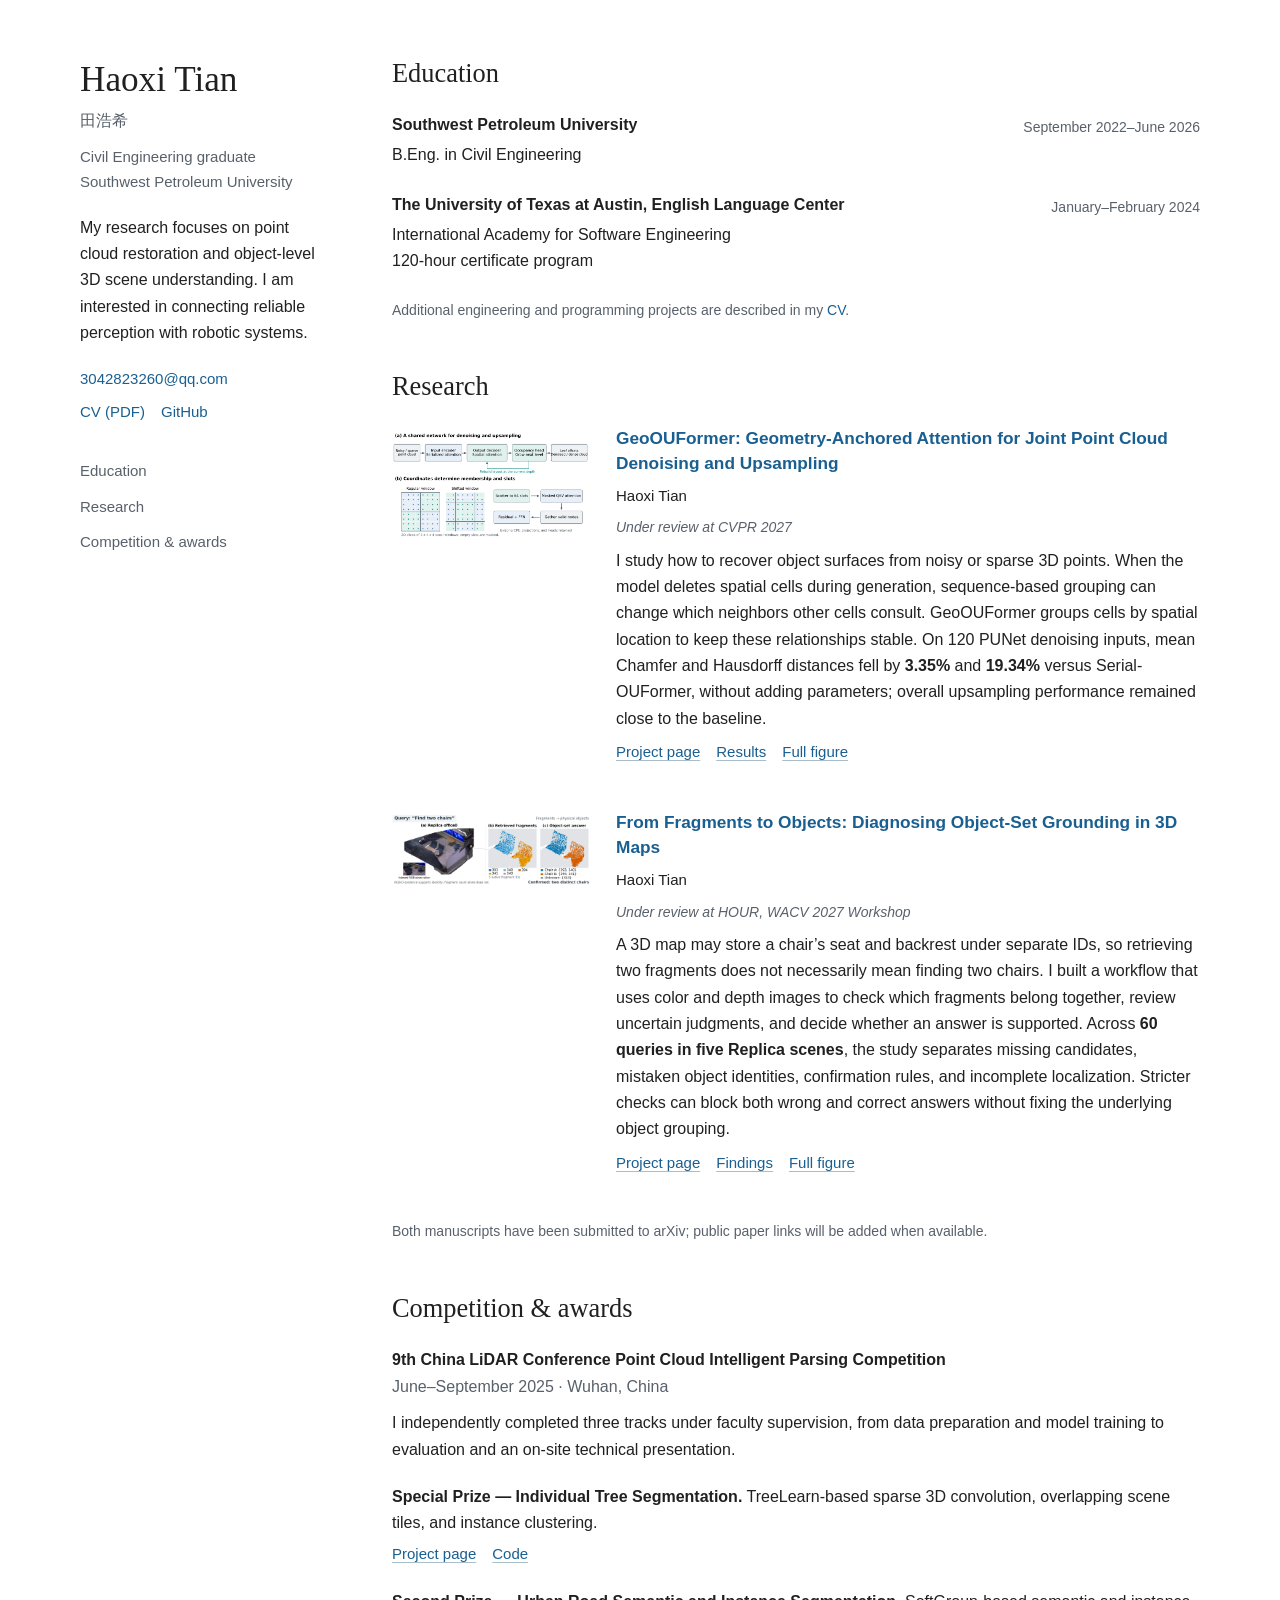
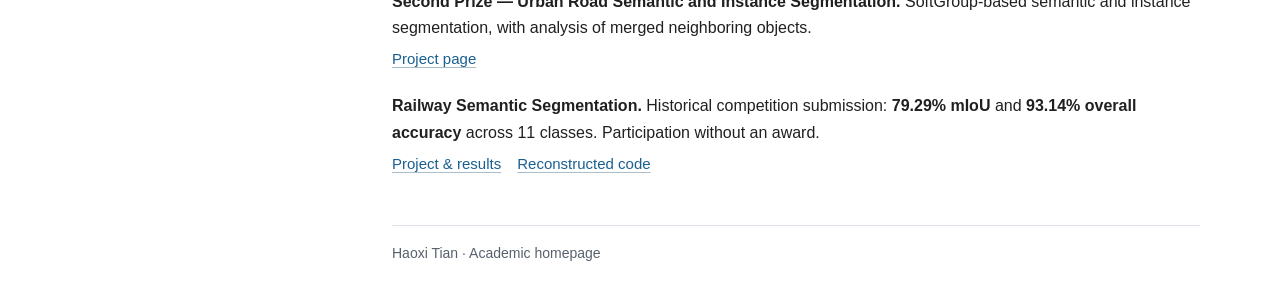
==== commit 109a08a8: "Put Education first on the homepage and simplify its label" ====
--- a/index.html
+++ b/index.html
@@ -21,9 +21,27 @@
   <div class="profile-links">
 <a href="assets/Haoxi-Tian-CV.pdf?v=1287de9bbbb7">CV (PDF)</a><a href="https://github.com/thx082700">GitHub</a>
 </div>
-  <nav class="section-links" aria-label="Homepage sections"><a href="#research">Research</a><a href="#competition">Competition &amp; awards</a><a href="#education">Education &amp; training</a></nav>
+  <nav class="section-links" aria-label="Homepage sections"><a href="#education">Education</a><a href="#research">Research</a><a href="#competition">Competition &amp; awards</a></nav>
 </header>
-<main class="home-content" id="main"><section class="home-section" id="research" aria-labelledby="research-heading">
+<main class="home-content" id="main">
+<section class="home-section" id="education" aria-labelledby="education-heading">
+    <h2 id="education-heading">Education</h2>
+    <div class="education-row">
+<div>
+<strong>Southwest Petroleum University</strong><p>B.Eng. in Civil Engineering</p>
+</div>
+<p class="date">September 2022–June 2026</p>
+</div>
+    <div class="education-row">
+<div>
+<strong>The University of Texas at Austin, English Language Center</strong><p>International Academy for Software Engineering<br>120-hour certificate program</p>
+</div>
+<p class="date">January–February 2024</p>
+</div>
+    <p class="note">Additional engineering and programming projects are described in my <a href="assets/Haoxi-Tian-CV.pdf?v=1287de9bbbb7">CV</a>.</p>
+  </section>
+
+<section class="home-section" id="research" aria-labelledby="research-heading">
     <h2 id="research-heading">Research</h2>
     <article class="research-row">
       <div class="research-copy">
@@ -65,22 +83,7 @@
     </ul>
   </section>
 
-  <section class="home-section" id="education" aria-labelledby="education-heading">
-    <h2 id="education-heading">Education &amp; training</h2>
-    <div class="education-row">
-<div>
-<strong>Southwest Petroleum University</strong><p>B.Eng. in Civil Engineering</p>
-</div>
-<p class="date">September 2022–June 2026</p>
-</div>
-    <div class="education-row">
-<div>
-<strong>The University of Texas at Austin, English Language Center</strong><p>International Academy for Software Engineering<br>120-hour certificate program</p>
-</div>
-<p class="date">January–February 2024</p>
-</div>
-    <p class="note">Additional engineering and programming projects are described in my <a href="assets/Haoxi-Tian-CV.pdf?v=1287de9bbbb7">CV</a>.</p>
-  </section>
+  
   <footer class="home-footer">Haoxi Tian · Academic homepage</footer></main>
 </div>
 </body>
